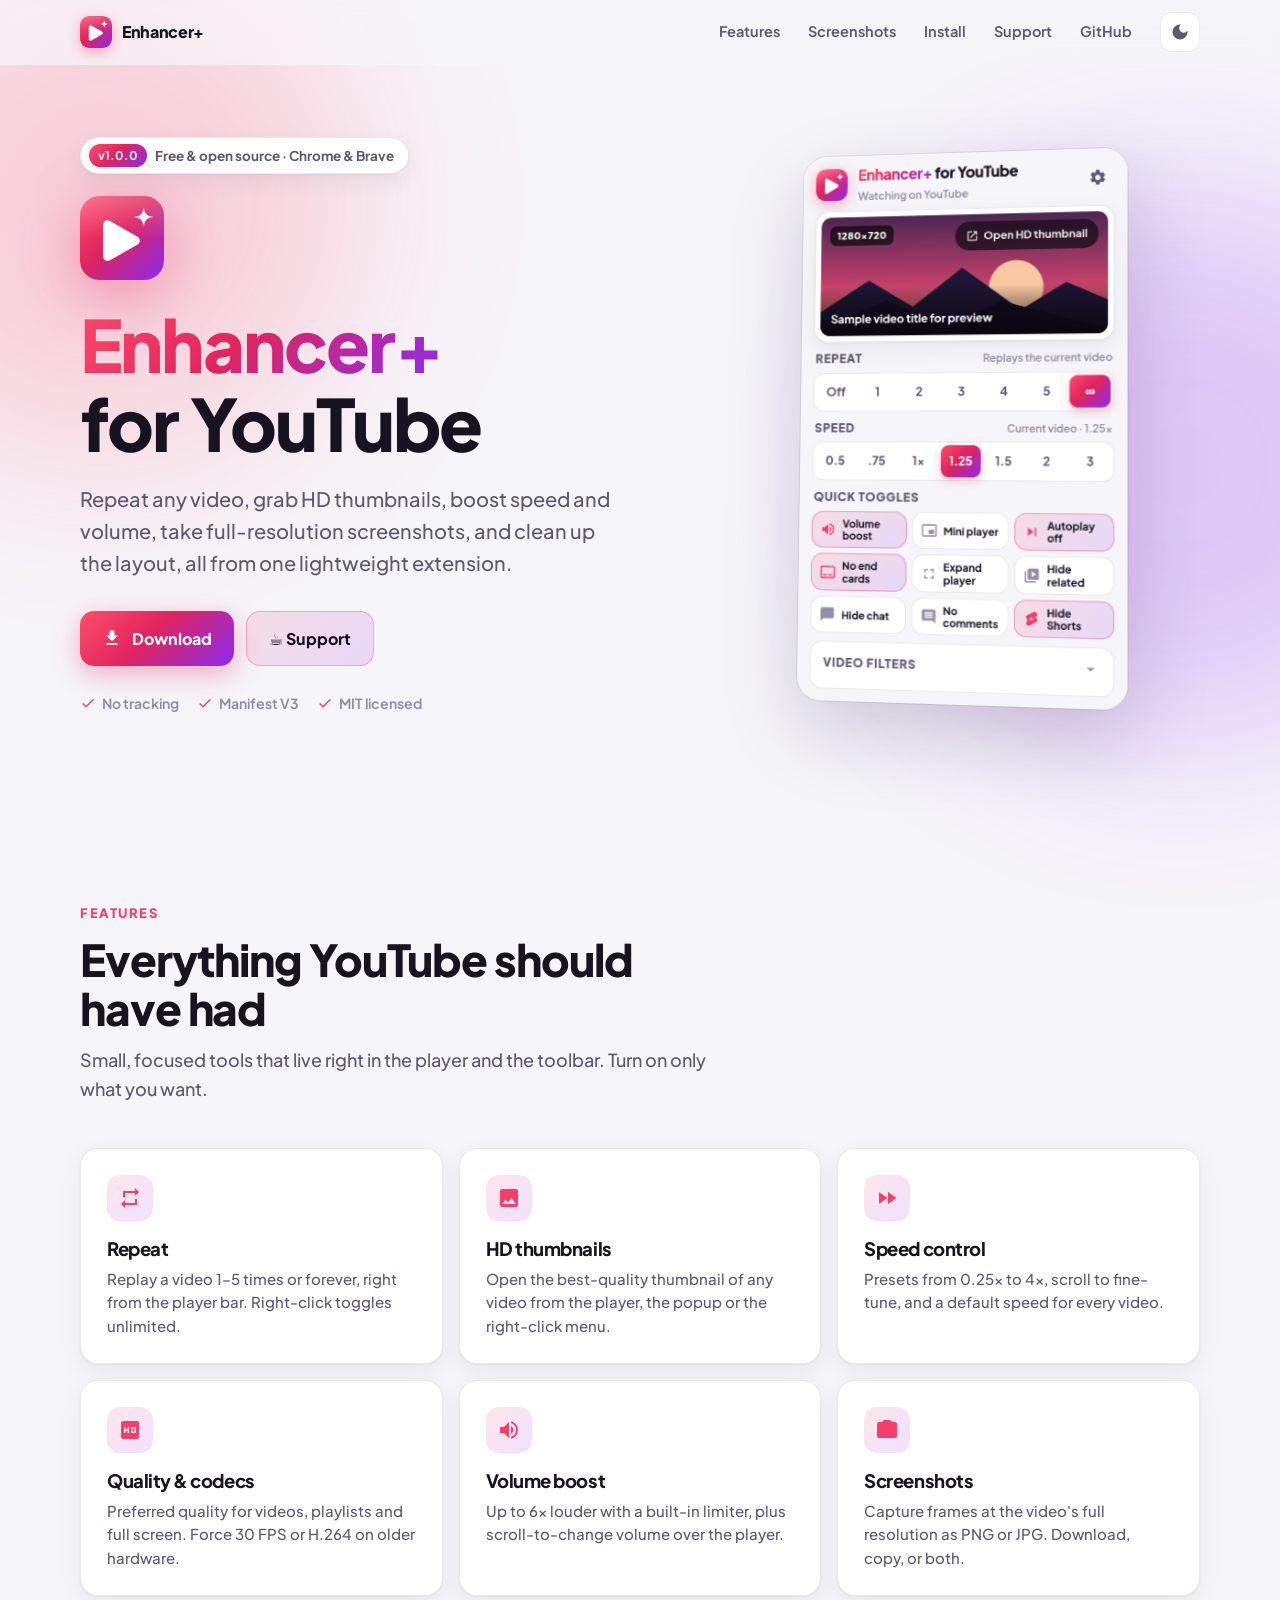
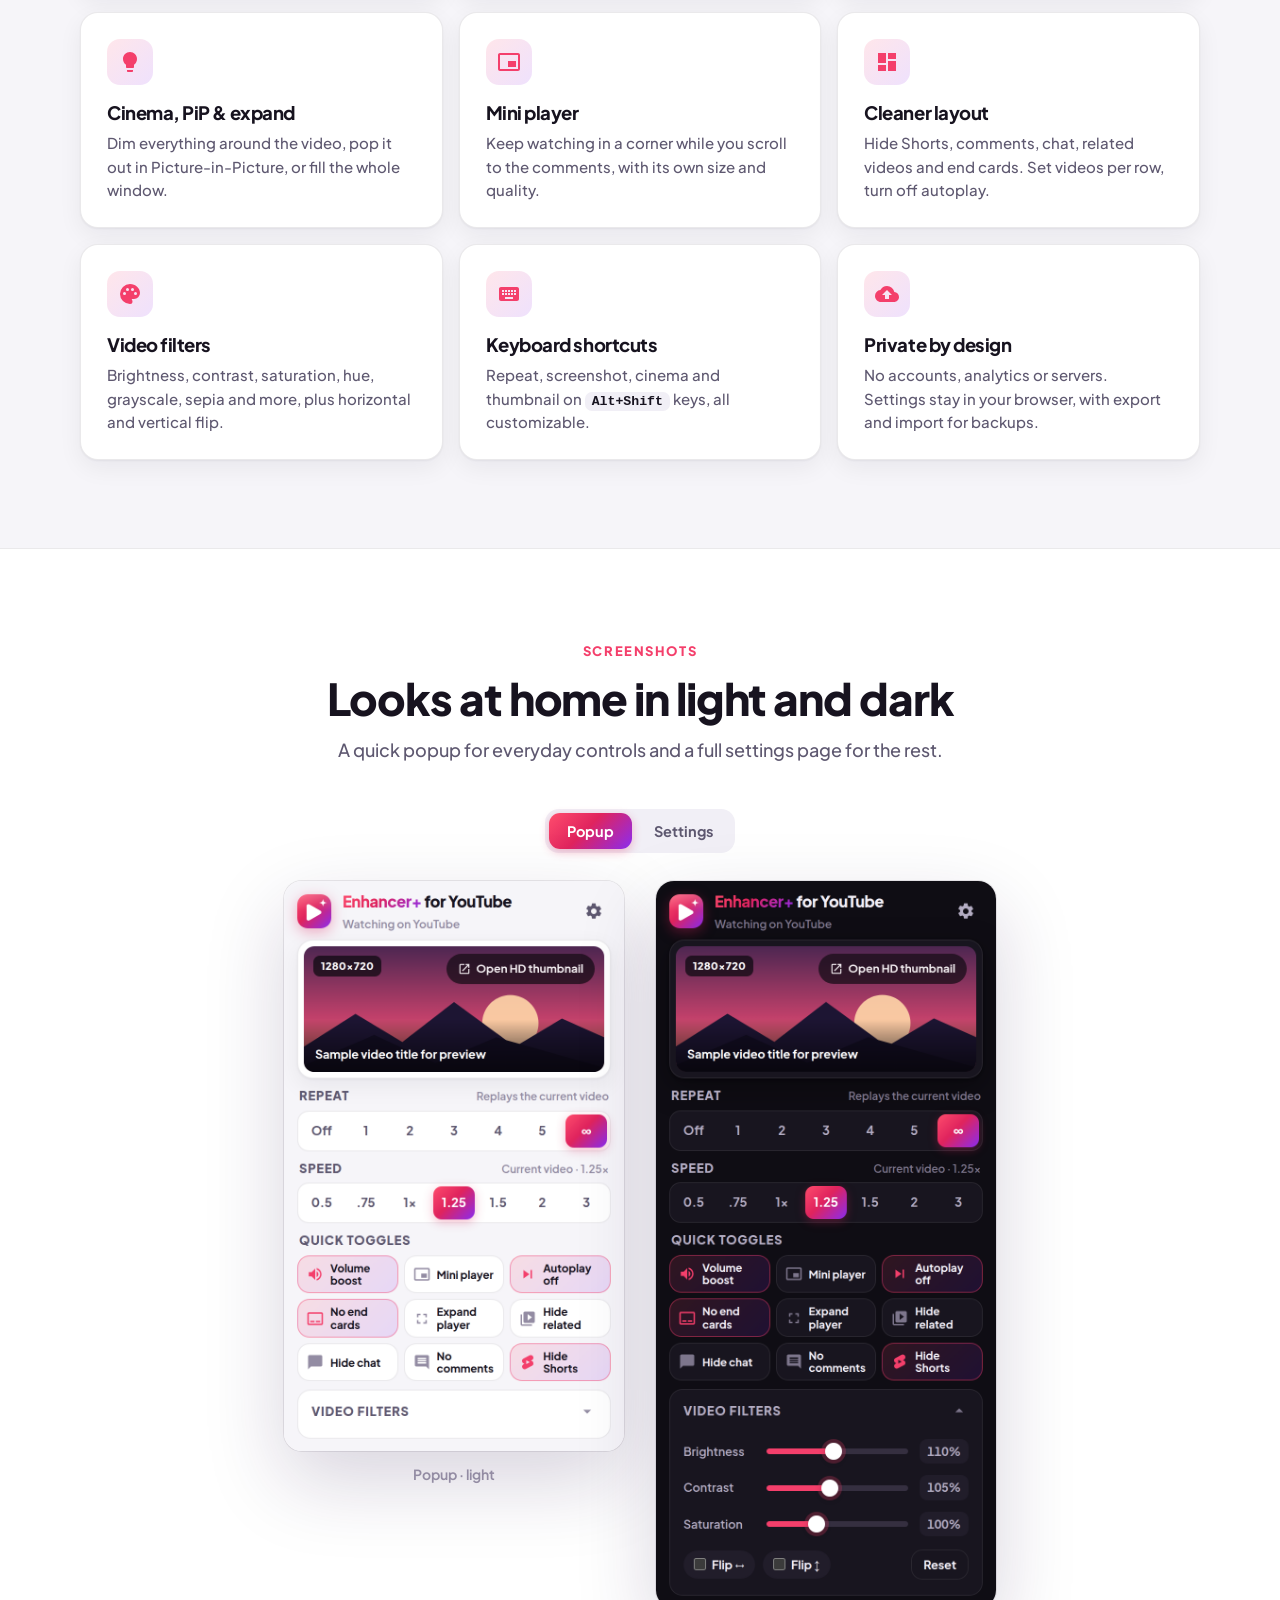
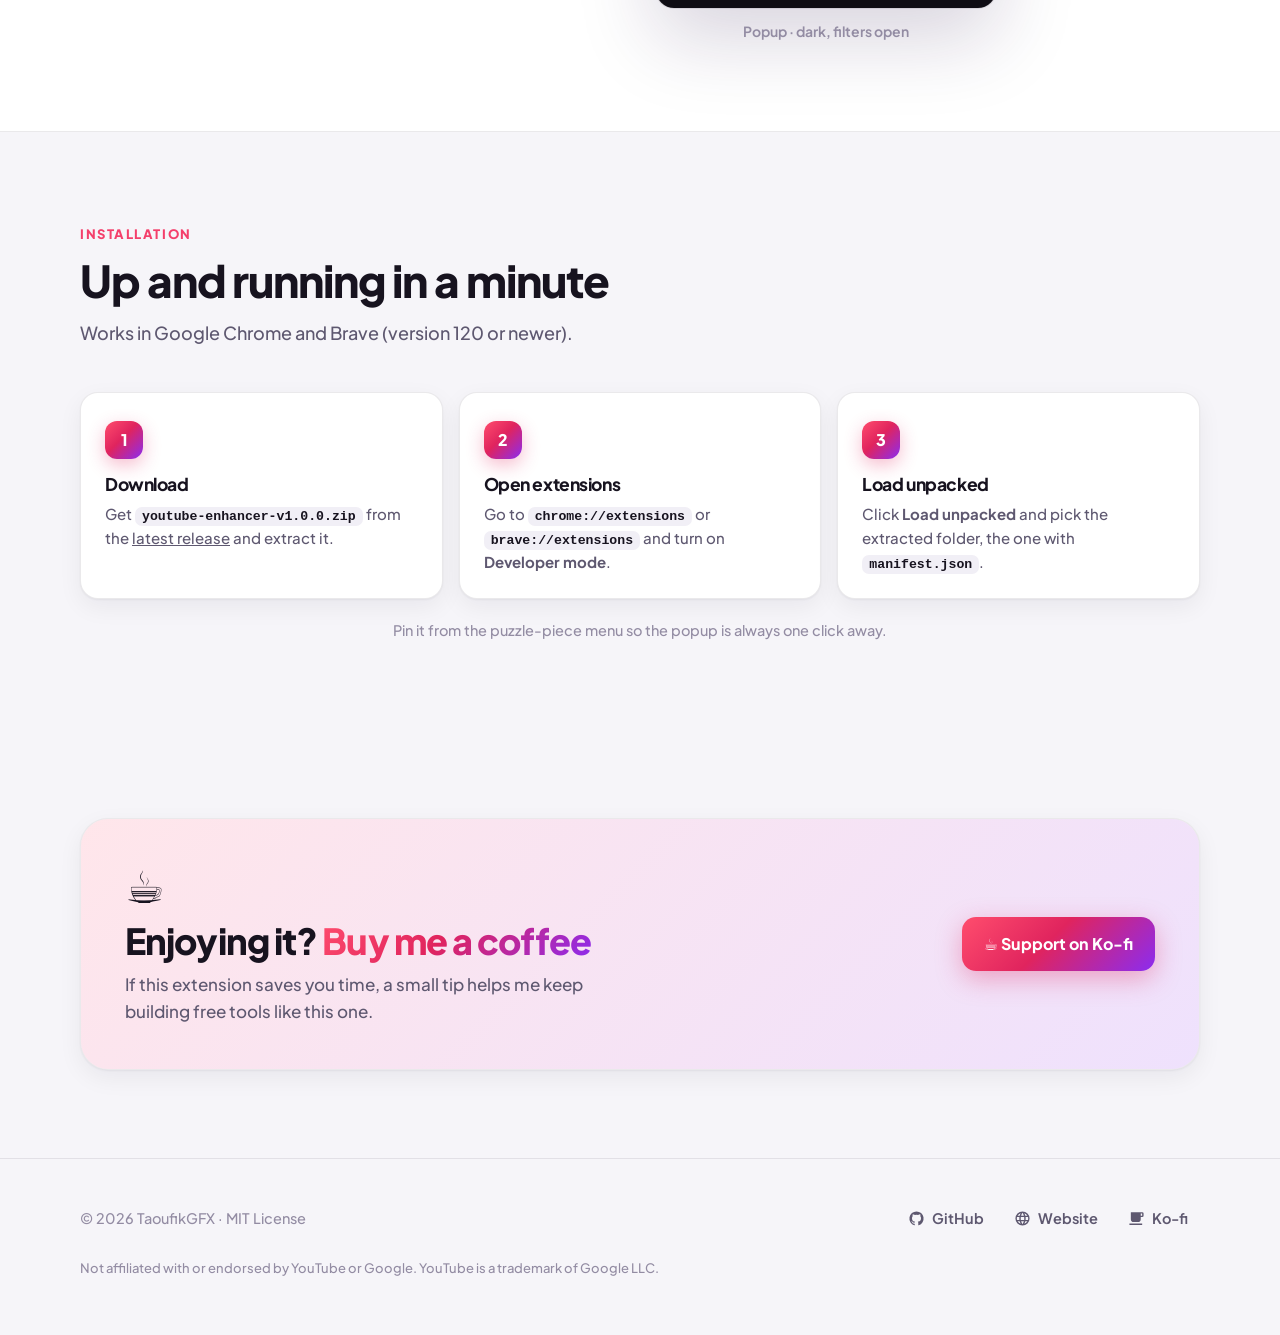
==== docs/index.html @ ec17f1a7 "Release Enhancer+ for YouTube v1.0.0 Extension source, landing page (docs/), assets, README, changel" ====
<!doctype html>
<html lang="en">
<head>
  <meta charset="utf-8">
  <meta name="viewport" content="width=device-width, initial-scale=1">
  <title>Enhancer+ for YouTube</title>
  <meta name="description" content="A free, open-source browser extension for Chrome and Brave: repeat, HD thumbnails, speed and volume boost, screenshots, cinema mode, filters and a cleaner YouTube.">
  <meta name="theme-color" content="#e0245e">
  <meta property="og:title" content="Enhancer+ for YouTube">
  <meta property="og:description" content="Repeat, HD thumbnails, speed & volume boost, screenshots, cinema mode and a cleaner YouTube. Free for Chrome and Brave.">
  <meta property="og:image" content="https://taoufikgfx.github.io/youtube-enhancer/assets/banner.png">
  <meta property="og:type" content="website">
  <meta name="twitter:card" content="summary_large_image">
  <link rel="icon" type="image/svg+xml" href="assets/icon.svg">
  <link rel="icon" type="image/png" sizes="32x32" href="assets/icon-32.png">
  <script>
    // Apply the saved theme before first paint (falls back to the system setting).
    try { const t = localStorage.getItem('theme'); if (t) document.documentElement.dataset.theme = t; } catch {}
  </script>
  <style>
    @font-face {
      font-family: 'Plus Jakarta Sans';
      font-style: normal;
      font-weight: 200 800;
      font-display: swap;
      src: url('assets/fonts/PlusJakartaSans-latin.woff2') format('woff2');
    }

    :root {
      color-scheme: light;
      --font: 'Plus Jakarta Sans', system-ui, -apple-system, 'Segoe UI', sans-serif;
      --accent: #f43f6b;
      --accent-2: #9b3cf0;
      --grad: linear-gradient(135deg, #ff4d6d 0%, #e0245e 45%, #8b2cf0 100%);
      --grad-soft: linear-gradient(135deg, rgba(255, 77, 109, 0.14), rgba(139, 44, 240, 0.14));
      --bg: #f6f5f9;
      --surface: #ffffff;
      --surface-2: #f1eff6;
      --border: rgba(24, 16, 40, 0.09);
      --text: #17131f;
      --text-2: #5e5870;
      --text-3: #938ca3;
      --shadow: 0 1px 2px rgba(20, 12, 40, 0.05), 0 8px 24px rgba(20, 12, 40, 0.06);
      --shadow-lg: 0 30px 80px rgba(40, 16, 70, 0.18);
      --glow: 0.22;
      --radius: 18px;
    }
    @media (prefers-color-scheme: dark) {
      :root:not([data-theme="light"]) {
        color-scheme: dark;
        --bg: #0f0d14;
        --surface: #18151f;
        --surface-2: #211d2a;
        --border: rgba(255, 255, 255, 0.08);
        --text: #f3f0f8;
        --text-2: #b3acc2;
        --text-3: #7d768c;
        --shadow: 0 1px 2px rgba(0, 0, 0, 0.3), 0 10px 30px rgba(0, 0, 0, 0.35);
        --shadow-lg: 0 30px 80px rgba(0, 0, 0, 0.55);
        --glow: 0.38;
      }
    }
    :root[data-theme="dark"] {
      color-scheme: dark;
      --bg: #0f0d14;
      --surface: #18151f;
      --surface-2: #211d2a;
      --border: rgba(255, 255, 255, 0.08);
      --text: #f3f0f8;
      --text-2: #b3acc2;
      --text-3: #7d768c;
      --shadow: 0 1px 2px rgba(0, 0, 0, 0.3), 0 10px 30px rgba(0, 0, 0, 0.35);
      --shadow-lg: 0 30px 80px rgba(0, 0, 0, 0.55);
      --glow: 0.38;
    }

    * { box-sizing: border-box; }
    html { scroll-behavior: smooth; }
    html, body { margin: 0; overflow-x: hidden; }
    body {
      background: var(--bg);
      color: var(--text);
      font: 500 16px/1.6 var(--font);
      -webkit-font-smoothing: antialiased;
      transition: background 0.3s ease, color 0.3s ease;
    }
    a { color: inherit; }
    img { max-width: 100%; height: auto; display: block; }
    h1, h2, h3 { margin: 0; letter-spacing: -0.025em; line-height: 1.1; }
    p { margin: 0; }
    .wrap { width: min(1120px, 100% - 32px); margin-inline: auto; }
    .grad-text { background: var(--grad); -webkit-background-clip: text; background-clip: text; color: transparent; }

    /* Nav */
    .nav {
      position: sticky; top: 0; z-index: 20;
      backdrop-filter: blur(14px) saturate(1.4);
      -webkit-backdrop-filter: blur(14px) saturate(1.4);
      background: color-mix(in srgb, var(--bg) 72%, transparent);
      border-bottom: 1px solid transparent;
      transition: border-color 0.25s ease;
    }
    .nav.scrolled { border-bottom-color: var(--border); }
    .nav .wrap { display: flex; align-items: center; gap: 16px; height: 64px; }
    .logo { display: flex; align-items: center; gap: 10px; font-weight: 800; text-decoration: none; letter-spacing: -0.02em; }
    .logo img { width: 32px; height: 32px; border-radius: 9px; box-shadow: 0 4px 14px rgba(224, 36, 94, 0.35); }
    .nav-links { display: flex; gap: 4px; margin-left: auto; }
    .nav-links a { padding: 8px 12px; border-radius: 10px; color: var(--text-2); font-size: 14.5px; font-weight: 650; text-decoration: none; transition: background 0.15s ease, color 0.15s ease; }
    .nav-links a:hover { background: var(--surface-2); color: var(--text); }
    .theme-btn {
      display: grid; place-items: center; flex: none;
      width: 40px; height: 40px; border: 1px solid var(--border); border-radius: 12px;
      background: var(--surface); color: var(--text-2); cursor: pointer;
      transition: transform 0.15s ease, color 0.15s ease;
    }
    .theme-btn:hover { color: var(--text); }
    .theme-btn:active { transform: scale(0.94); }
    .theme-btn svg { width: 20px; height: 20px; fill: currentColor; }
    .theme-btn .sun { display: none; }
    :root[data-theme="dark"] .theme-btn .sun { display: block; }
    :root[data-theme="dark"] .theme-btn .moon { display: none; }
    @media (prefers-color-scheme: dark) {
      :root:not([data-theme="light"]) .theme-btn .sun { display: block; }
      :root:not([data-theme="light"]) .theme-btn .moon { display: none; }
    }

    /* Buttons */
    .btn {
      display: inline-flex; align-items: center; justify-content: center; gap: 10px;
      padding: 14px 22px; border-radius: 14px; border: 1px solid var(--border);
      background: var(--surface); color: var(--text);
      font-weight: 750; font-size: 16px; text-decoration: none; cursor: pointer;
      transition: transform 0.15s ease, box-shadow 0.25s ease, filter 0.2s ease, border-color 0.2s ease;
    }
    .btn svg { width: 20px; height: 20px; fill: currentColor; flex: none; }
    .btn:hover { transform: translateY(-2px); }
    .btn:active { transform: translateY(0) scale(0.98); }
    .btn.primary { border: 0; background: var(--grad); color: #fff; box-shadow: 0 8px 26px rgba(224, 36, 94, 0.35); }
    .btn.primary:hover { box-shadow: 0 14px 34px rgba(224, 36, 94, 0.45); filter: brightness(1.05); }
    .btn.support { background: var(--grad-soft); border-color: rgba(244, 63, 107, 0.35); }
    .btn.support:hover { border-color: rgba(244, 63, 107, 0.65); box-shadow: 0 10px 26px rgba(155, 60, 240, 0.18); }

    /* Hero */
    .hero { position: relative; padding: 72px 0 96px; overflow-x: clip; }
    .hero::before, .hero::after {
      content: ''; position: absolute; z-index: -1; border-radius: 50%; filter: blur(90px); opacity: var(--glow); pointer-events: none;
    }
    .hero::before { width: 520px; height: 520px; left: -160px; top: -120px; background: #ff4d6d; animation: drift 14s ease-in-out infinite alternate; }
    .hero::after { width: 560px; height: 560px; right: -180px; top: 120px; background: #8b2cf0; animation: drift 16s ease-in-out infinite alternate-reverse; }
    @keyframes drift { to { transform: translate(60px, 40px) scale(1.08); } }
    .hero-grid { display: grid; grid-template-columns: 1.1fr 0.9fr; align-items: center; gap: 56px; }
    .badge {
      display: inline-flex; align-items: center; gap: 8px; margin-bottom: 22px;
      padding: 6px 14px 6px 8px; border-radius: 999px;
      background: var(--surface); border: 1px solid var(--border); box-shadow: var(--shadow);
      font-size: 13.5px; font-weight: 700; color: var(--text-2);
    }
    .badge b { padding: 2px 9px; border-radius: 999px; background: var(--grad); color: #fff; font-size: 12px; }
    .hero-icon { width: 84px; height: 84px; margin-bottom: 24px; filter: drop-shadow(0 14px 30px rgba(224, 36, 94, 0.4)); animation: float 6s ease-in-out infinite; }
    @keyframes float { 50% { transform: translateY(-8px) rotate(-2deg); } }
    .hero h1 { font-size: clamp(42px, 6.4vw, 72px); font-weight: 800; }
    .hero .lead { margin-top: 20px; max-width: 540px; font-size: clamp(17px, 2vw, 20px); color: var(--text-2); }
    .cta { display: flex; flex-wrap: wrap; gap: 12px; margin-top: 32px; }
    .meta { display: flex; flex-wrap: wrap; gap: 18px; margin-top: 26px; color: var(--text-3); font-size: 14px; font-weight: 650; }
    .meta span { display: inline-flex; align-items: center; gap: 6px; }
    .meta svg { width: 16px; height: 16px; fill: var(--accent); }

    .hero-shot { position: relative; justify-self: center; width: min(330px, 100%); }
    .hero-shot img.main {
      border-radius: 24px; box-shadow: var(--shadow-lg), 0 0 0 1px var(--border);
      transform: perspective(1200px) rotateY(-8deg) rotateX(3deg);
      transition: transform 0.6s cubic-bezier(0.2, 0.8, 0.2, 1);
    }
    .hero-shot:hover img.main { transform: perspective(1200px) rotateY(0) rotateX(0); }
    :root[data-theme="dark"] .hero-shot .main.light { display: none; }
    :root[data-theme="dark"] .hero-shot .main.dark { display: block; }
    .hero-shot .main.dark { display: none; }
    @media (prefers-color-scheme: dark) {
      :root:not([data-theme="light"]) .hero-shot .main.light { display: none; }
      :root:not([data-theme="light"]) .hero-shot .main.dark { display: block; }
    }

    /* Sections */
    section { padding: 88px 0; }
    .eyebrow { display: inline-block; margin-bottom: 12px; font-size: 13px; font-weight: 800; letter-spacing: 0.12em; text-transform: uppercase; color: var(--accent); }
    .head { max-width: 640px; margin-bottom: 44px; }
    .head h2 { font-size: clamp(30px, 4vw, 44px); font-weight: 800; }
    .head p { margin-top: 14px; color: var(--text-2); font-size: 18px; }
    .center { text-align: center; margin-inline: auto; }

    /* Features */
    .features { display: grid; grid-template-columns: repeat(3, 1fr); gap: 16px; }
    .feature {
      position: relative; padding: 26px; border-radius: var(--radius);
      background: var(--surface); border: 1px solid var(--border); box-shadow: var(--shadow);
      transition: transform 0.25s ease, border-color 0.25s ease, box-shadow 0.25s ease;
      overflow: hidden;
    }
    .feature::after {
      content: ''; position: absolute; inset: 0; background: var(--grad-soft); opacity: 0; transition: opacity 0.25s ease; pointer-events: none;
    }
    .feature:hover { transform: translateY(-4px); border-color: rgba(244, 63, 107, 0.35); box-shadow: var(--shadow-lg); }
    .feature:hover::after { opacity: 1; }
    .feature .ico {
      display: grid; place-items: center; width: 46px; height: 46px; margin-bottom: 18px;
      border-radius: 13px; background: var(--grad-soft);
    }
    .feature .ico svg { width: 24px; height: 24px; fill: var(--accent); }
    .feature h3 { font-size: 18.5px; font-weight: 750; }
    .feature p { margin-top: 8px; color: var(--text-2); font-size: 15px; line-height: 1.55; }
    .feature > * { position: relative; z-index: 1; }

    /* Gallery */
    .gallery-section { background: var(--surface); border-block: 1px solid var(--border); }
    .tabs { display: inline-flex; gap: 4px; padding: 4px; margin-bottom: 28px; border-radius: 14px; background: var(--surface-2); }
    .tabs button {
      padding: 9px 18px; border: 0; border-radius: 11px; background: transparent; color: var(--text-2);
      font: 700 14.5px var(--font); cursor: pointer; transition: background 0.2s ease, color 0.2s ease;
    }
    .tabs button.on { background: var(--grad); color: #fff; box-shadow: 0 3px 10px rgba(224, 36, 94, 0.3); }
    .panel { display: none; }
    .panel.on { display: grid; animation: fade 0.45s ease; }
    @keyframes fade { from { opacity: 0; transform: translateY(10px); } }
    .panel.popups { grid-template-columns: repeat(2, minmax(0, 340px)); justify-content: center; gap: 32px; align-items: start; }
    .panel.settings { grid-template-columns: 1fr; gap: 24px; }
    .panel figure { margin: 0; }
    .panel img { border-radius: 18px; box-shadow: var(--shadow-lg), 0 0 0 1px var(--border); cursor: zoom-in; }
    .panel figcaption { margin-top: 12px; text-align: center; color: var(--text-3); font-size: 14px; font-weight: 650; }

    /* Install */
    .steps { display: grid; grid-template-columns: repeat(3, 1fr); gap: 16px; counter-reset: step; }
    .step { position: relative; padding: 28px 24px 24px; border-radius: var(--radius); background: var(--surface); border: 1px solid var(--border); box-shadow: var(--shadow); }
    .step::before {
      counter-increment: step; content: counter(step);
      display: grid; place-items: center; width: 38px; height: 38px; margin-bottom: 16px;
      border-radius: 12px; background: var(--grad); color: #fff; font-weight: 800;
      box-shadow: 0 6px 18px rgba(224, 36, 94, 0.3);
    }
    .step h3 { font-size: 17.5px; font-weight: 750; }
    .step p { margin-top: 8px; color: var(--text-2); font-size: 15px; }
    code { padding: 2px 7px; border-radius: 7px; background: var(--surface-2); font: 600 0.88em ui-monospace, 'SF Mono', Menlo, monospace; color: var(--text); }
    .note { margin-top: 20px; color: var(--text-3); font-size: 14.5px; text-align: center; }

    /* Support */
    .support-card {
      position: relative; overflow: hidden;
      display: flex; align-items: center; justify-content: space-between; gap: 32px; flex-wrap: wrap;
      padding: 44px; border-radius: 28px; background: var(--surface); border: 1px solid var(--border); box-shadow: var(--shadow);
    }
    .support-card::before {
      content: ''; position: absolute; inset: -1px; z-index: 0; background: var(--grad-soft); pointer-events: none;
    }
    .support-card > * { position: relative; z-index: 1; }
    .support-card .cup { font-size: 44px; line-height: 1; margin-bottom: 14px; display: inline-block; animation: steam 3.6s ease-in-out infinite; }
    @keyframes steam { 50% { transform: rotate(-6deg) translateY(-3px); } }
    .support-card h2 { font-size: clamp(26px, 3.4vw, 36px); font-weight: 800; }
    .support-card p { margin-top: 10px; max-width: 520px; color: var(--text-2); font-size: 17px; }

    /* Footer */
    footer { padding: 40px 0 56px; border-top: 1px solid var(--border); color: var(--text-3); font-size: 14.5px; }
    footer .wrap { display: flex; flex-wrap: wrap; align-items: center; justify-content: space-between; gap: 20px; }
    footer nav { display: flex; flex-wrap: wrap; gap: 6px; }
    footer nav a { display: inline-flex; align-items: center; gap: 7px; padding: 8px 12px; border-radius: 10px; color: var(--text-2); font-weight: 650; text-decoration: none; transition: background 0.15s ease, color 0.15s ease; }
    footer nav a:hover { background: var(--surface-2); color: var(--text); }
    footer nav svg { width: 17px; height: 17px; fill: currentColor; }
    .disclaimer { width: 100%; font-size: 13px; }

    /* Lightbox */
    .lightbox {
      position: fixed; inset: 0; z-index: 50; display: grid; place-items: center; padding: 24px;
      background: rgba(8, 6, 12, 0.82); backdrop-filter: blur(6px);
      opacity: 0; pointer-events: none; transition: opacity 0.25s ease; cursor: zoom-out;
    }
    .lightbox.open { opacity: 1; pointer-events: auto; }
    .lightbox img { max-height: 90vh; width: auto; border-radius: 16px; transform: scale(0.96); transition: transform 0.3s ease; }
    .lightbox.open img { transform: none; }

    /* Reveal on scroll */
    .reveal { opacity: 0; transform: translateY(22px); transition: opacity 0.7s ease, transform 0.7s cubic-bezier(0.2, 0.8, 0.2, 1); }
    .reveal.in { opacity: 1; transform: none; }
    .features .reveal:nth-child(3n + 2) { transition-delay: 0.08s; }
    .features .reveal:nth-child(3n + 3) { transition-delay: 0.16s; }

    @media (prefers-reduced-motion: reduce) {
      *, *::before, *::after { animation: none !important; transition: none !important; }
      .reveal { opacity: 1; transform: none; }
      html { scroll-behavior: auto; }
    }

    @media (max-width: 900px) {
      .hero { padding: 40px 0 72px; }
      .hero-grid { grid-template-columns: 1fr; gap: 48px; }
      .features, .steps { grid-template-columns: 1fr 1fr; }
      .nav-links { display: none; }
      .theme-btn { margin-left: auto; }
    }
    @media (max-width: 600px) {
      section { padding: 64px 0; }
      .features, .steps { grid-template-columns: 1fr; }
      .panel.popups { grid-template-columns: 1fr; }
      .support-card { padding: 28px 22px; }
      .cta .btn { flex: 1 1 100%; }
      .hero-shot img.main { transform: none; }
    }
  </style>
</head>
<body>
  <header class="nav" id="nav">
    <div class="wrap">
      <a class="logo" href="#top"><img src="assets/icon-512.png" alt="">Enhancer+</a>
      <nav class="nav-links">
        <a href="#features">Features</a>
        <a href="#screenshots">Screenshots</a>
        <a href="#install">Install</a>
        <a href="#support">Support</a>
        <a href="https://github.com/TaoufikGFX/youtube-enhancer">GitHub</a>
      </nav>
      <button class="theme-btn" id="theme" aria-label="Toggle dark mode" title="Toggle dark mode">
        <svg class="moon" viewBox="0 0 24 24"><path d="M12 3a9 9 0 1 0 9 9c0-.46-.04-.92-.1-1.36a5.39 5.39 0 0 1-4.4 2.26 5.4 5.4 0 0 1-3.14-9.8c-.44-.06-.9-.1-1.36-.1z"/></svg>
        <svg class="sun" viewBox="0 0 24 24"><path d="M12 7a5 5 0 1 0 0 10 5 5 0 0 0 0-10zM2 13h2a1 1 0 0 0 0-2H2a1 1 0 0 0 0 2zm18 0h2a1 1 0 0 0 0-2h-2a1 1 0 0 0 0 2zM11 2v2a1 1 0 0 0 2 0V2a1 1 0 0 0-2 0zm0 18v2a1 1 0 0 0 2 0v-2a1 1 0 0 0-2 0zM5.99 4.58a1 1 0 0 0-1.41 1.41l1.06 1.06a1 1 0 0 0 1.41-1.41L5.99 4.58zm12.37 12.37a1 1 0 0 0-1.41 1.41l1.06 1.06a1 1 0 0 0 1.41-1.41l-1.06-1.06zm1.06-10.96a1 1 0 0 0-1.41-1.41l-1.06 1.06a1 1 0 0 0 1.41 1.41l1.06-1.06zM7.05 18.36a1 1 0 0 0-1.41-1.41l-1.06 1.06a1 1 0 0 0 1.41 1.41l1.06-1.06z"/></svg>
      </button>
    </div>
  </header>

  <main id="top">
    <div class="hero">
      <div class="wrap hero-grid">
        <div>
          <span class="badge reveal"><b>v1.0.0</b> Free &amp; open source · Chrome &amp; Brave</span>
          <img class="hero-icon reveal" src="assets/icon-512.png" alt="Enhancer+ icon">
          <h1 class="reveal"><span class="grad-text">Enhancer+</span><br>for YouTube</h1>
          <p class="lead reveal">Repeat any video, grab HD thumbnails, boost speed and volume, take full-resolution screenshots, and clean up the layout, all from one lightweight extension.</p>
          <div class="cta reveal">
            <a class="btn primary" href="https://github.com/TaoufikGFX/youtube-enhancer/releases/latest">
              <svg viewBox="0 0 24 24"><path d="M5 20h14v-2H5v2zM19 9h-4V3H9v6H5l7 7 7-7z"/></svg>
              Download
            </a>
            <a class="btn support" href="https://ko-fi.com/taoufikmouadab">☕ Support</a>
          </div>
          <div class="meta reveal">
            <span><svg viewBox="0 0 24 24"><path d="M9 16.17 4.83 12l-1.42 1.41L9 19 21 7l-1.41-1.41z"/></svg>No tracking</span>
            <span><svg viewBox="0 0 24 24"><path d="M9 16.17 4.83 12l-1.42 1.41L9 19 21 7l-1.41-1.41z"/></svg>Manifest V3</span>
            <span><svg viewBox="0 0 24 24"><path d="M9 16.17 4.83 12l-1.42 1.41L9 19 21 7l-1.41-1.41z"/></svg>MIT licensed</span>
          </div>
        </div>
        <div class="hero-shot reveal">
          <img class="main light" src="assets/screenshots/popup-light.png" alt="Extension popup in light mode" width="720" height="1206">
          <img class="main dark" src="assets/screenshots/popup-dark.png" alt="Extension popup in dark mode" width="720" height="1540">
        </div>
      </div>
    </div>

    <section id="features">
      <div class="wrap">
        <div class="head reveal">
          <span class="eyebrow">Features</span>
          <h2>Everything YouTube should have had</h2>
          <p>Small, focused tools that live right in the player and the toolbar. Turn on only what you want.</p>
        </div>
        <div class="features">
          <article class="feature reveal">
            <span class="ico"><svg viewBox="0 0 24 24"><path d="M7 7h10v3l4-4-4-4v3H5v6h2V7zm10 10H7v-3l-4 4 4 4v-3h12v-6h-2v4z"/></svg></span>
            <h3>Repeat</h3>
            <p>Replay a video 1–5 times or forever, right from the player bar. Right-click toggles unlimited.</p>
          </article>
          <article class="feature reveal">
            <span class="ico"><svg viewBox="0 0 24 24"><path d="M21 19V5a2 2 0 0 0-2-2H5a2 2 0 0 0-2 2v14a2 2 0 0 0 2 2h14a2 2 0 0 0 2-2zM8.5 13.5l2.5 3 3.5-4.5 4.5 6H5l3.5-4.5z"/></svg></span>
            <h3>HD thumbnails</h3>
            <p>Open the best-quality thumbnail of any video from the player, the popup or the right-click menu.</p>
          </article>
          <article class="feature reveal">
            <span class="ico"><svg viewBox="0 0 24 24"><path d="M4 18l8.5-6L4 6v12zm9-12v12l8.5-6L13 6z"/></svg></span>
            <h3>Speed control</h3>
            <p>Presets from 0.25× to 4×, scroll to fine-tune, and a default speed for every video.</p>
          </article>
          <article class="feature reveal">
            <span class="ico"><svg viewBox="0 0 24 24"><path d="M19 3H5a2 2 0 0 0-2 2v14a2 2 0 0 0 2 2h14a2 2 0 0 0 2-2V5a2 2 0 0 0-2-2zm-8 12H9.5v-2h-2v2H6V9h1.5v2.5h2V9H11v6zm2-6h4c.55 0 1 .45 1 1v4c0 .55-.45 1-1 1h-4V9zm1.5 4.5h2v-3h-2v3z"/></svg></span>
            <h3>Quality &amp; codecs</h3>
            <p>Preferred quality for videos, playlists and full screen. Force 30 FPS or H.264 on older hardware.</p>
          </article>
          <article class="feature reveal">
            <span class="ico"><svg viewBox="0 0 24 24"><path d="M3 9v6h4l5 5V4L7 9H3zm13.5 3A4.5 4.5 0 0 0 14 7.97v8.05A4.47 4.47 0 0 0 16.5 12zM14 3.23v2.06a7 7 0 0 1 0 13.42v2.06A9 9 0 0 0 14 3.23z"/></svg></span>
            <h3>Volume boost</h3>
            <p>Up to 6× louder with a built-in limiter, plus scroll-to-change volume over the player.</p>
          </article>
          <article class="feature reveal">
            <span class="ico"><svg viewBox="0 0 24 24"><path d="M12 15.2a3.2 3.2 0 1 0 0-6.4 3.2 3.2 0 0 0 0 6.4zM9 2 7.17 4H4a2 2 0 0 0-2 2v12a2 2 0 0 0 2 2h16a2 2 0 0 0 2-2V6a2 2 0 0 0-2-2h-3.17L15 2H9z"/></svg></span>
            <h3>Screenshots</h3>
            <p>Capture frames at the video's full resolution as PNG or JPG. Download, copy, or both.</p>
          </article>
          <article class="feature reveal">
            <span class="ico"><svg viewBox="0 0 24 24"><path d="M9 21c0 .55.45 1 1 1h4c.55 0 1-.45 1-1v-1H9v1zm3-19C8.14 2 5 5.14 5 9c0 2.38 1.19 4.47 3 5.74V17c0 .55.45 1 1 1h6c.55 0 1-.45 1-1v-2.26c1.81-1.27 3-3.36 3-5.74 0-3.86-3.14-7-7-7z"/></svg></span>
            <h3>Cinema, PiP &amp; expand</h3>
            <p>Dim everything around the video, pop it out in Picture-in-Picture, or fill the whole window.</p>
          </article>
          <article class="feature reveal">
            <span class="ico"><svg viewBox="0 0 24 24"><path d="M19 11h-8v6h8v-6zm4 8V5c0-1.1-.9-2-2-2H3c-1.1 0-2 .9-2 2v14c0 1.1.9 2 2 2h18c1.1 0 2-.9 2-2zm-2 0H3V5h18v14z"/></svg></span>
            <h3>Mini player</h3>
            <p>Keep watching in a corner while you scroll to the comments, with its own size and quality.</p>
          </article>
          <article class="feature reveal">
            <span class="ico"><svg viewBox="0 0 24 24"><path d="M3 13h8V3H3v10zm0 8h8v-6H3v6zm10 0h8V11h-8v10zm0-18v6h8V3h-8z"/></svg></span>
            <h3>Cleaner layout</h3>
            <p>Hide Shorts, comments, chat, related videos and end cards. Set videos per row, turn off autoplay.</p>
          </article>
          <article class="feature reveal">
            <span class="ico"><svg viewBox="0 0 24 24"><path d="M12 22a10 10 0 1 1 0-20c5.52 0 10 4.03 10 9a6 6 0 0 1-6 6h-1.77c-.28 0-.5.22-.5.5 0 .12.05.23.13.33.41.47.64 1.06.64 1.67A2.5 2.5 0 0 1 12 22zM6.5 13a1.5 1.5 0 1 0 0-3 1.5 1.5 0 0 0 0 3zm3-4a1.5 1.5 0 1 0 0-3 1.5 1.5 0 0 0 0 3zm5 0a1.5 1.5 0 1 0 0-3 1.5 1.5 0 0 0 0 3zm3 4a1.5 1.5 0 1 0 0-3 1.5 1.5 0 0 0 0 3z"/></svg></span>
            <h3>Video filters</h3>
            <p>Brightness, contrast, saturation, hue, grayscale, sepia and more, plus horizontal and vertical flip.</p>
          </article>
          <article class="feature reveal">
            <span class="ico"><svg viewBox="0 0 24 24"><path d="M20 5H4c-1.1 0-1.99.9-1.99 2L2 17c0 1.1.9 2 2 2h16c1.1 0 2-.9 2-2V7c0-1.1-.9-2-2-2zm-9 3h2v2h-2V8zm0 3h2v2h-2v-2zM8 8h2v2H8V8zm0 3h2v2H8v-2zm-1 2H5v-2h2v2zm0-3H5V8h2v2zm9 7H8v-2h8v2zm0-4h-2v-2h2v2zm0-3h-2V8h2v2zm3 3h-2v-2h2v2zm0-3h-2V8h2v2z"/></svg></span>
            <h3>Keyboard shortcuts</h3>
            <p>Repeat, screenshot, cinema and thumbnail on <code>Alt+Shift</code> keys, all customizable.</p>
          </article>
          <article class="feature reveal">
            <span class="ico"><svg viewBox="0 0 24 24"><path d="M19.35 10.04A7.49 7.49 0 0 0 12 4C9.11 4 6.6 5.64 5.35 8.04A5.994 5.994 0 0 0 0 14c0 3.31 2.69 6 6 6h13c2.76 0 5-2.24 5-5 0-2.64-2.05-4.78-4.65-4.96zM14 13v4h-4v-4H7l5-5 5 5h-3z"/></svg></span>
            <h3>Private by design</h3>
            <p>No accounts, analytics or servers. Settings stay in your browser, with export and import for backups.</p>
          </article>
        </div>
      </div>
    </section>

    <section id="screenshots" class="gallery-section">
      <div class="wrap">
        <div class="head center reveal" style="text-align:center">
          <span class="eyebrow">Screenshots</span>
          <h2>Looks at home in light and dark</h2>
          <p>A quick popup for everyday controls and a full settings page for the rest.</p>
        </div>
        <div style="text-align:center" class="reveal">
          <div class="tabs" role="tablist">
            <button class="on" data-panel="popups" role="tab" aria-selected="true">Popup</button>
            <button data-panel="settings" role="tab" aria-selected="false">Settings</button>
          </div>
        </div>
        <div class="panel popups on reveal" id="popups">
          <figure><img src="assets/screenshots/popup-light.png" alt="Popup in light mode" loading="lazy"><figcaption>Popup · light</figcaption></figure>
          <figure><img src="assets/screenshots/popup-dark.png" alt="Popup in dark mode with video filters open" loading="lazy"><figcaption>Popup · dark, filters open</figcaption></figure>
        </div>
        <div class="panel settings" id="settings">
          <figure><img src="assets/screenshots/options-light.png" alt="Settings page in light mode" loading="lazy"><figcaption>Settings · repeat, thumbnail and player buttons</figcaption></figure>
          <figure><img src="assets/screenshots/options-dark.png" alt="Settings page in dark mode" loading="lazy"><figcaption>Settings · quality, codecs and mini player</figcaption></figure>
          <figure><img src="assets/screenshots/options-filters.png" alt="Settings page showing video filters" loading="lazy"><figcaption>Settings · video filters and screenshots</figcaption></figure>
        </div>
      </div>
    </section>

    <section id="install">
      <div class="wrap">
        <div class="head reveal">
          <span class="eyebrow">Installation</span>
          <h2>Up and running in a minute</h2>
          <p>Works in Google Chrome and Brave (version 120 or newer).</p>
        </div>
        <div class="steps">
          <div class="step reveal">
            <h3>Download</h3>
            <p>Get <code>youtube-enhancer-v1.0.0.zip</code> from the <a href="https://github.com/TaoufikGFX/youtube-enhancer/releases/latest">latest release</a> and extract it.</p>
          </div>
          <div class="step reveal">
            <h3>Open extensions</h3>
            <p>Go to <code>chrome://extensions</code> or <code>brave://extensions</code> and turn on <b>Developer mode</b>.</p>
          </div>
          <div class="step reveal">
            <h3>Load unpacked</h3>
            <p>Click <b>Load unpacked</b> and pick the extracted folder, the one with <code>manifest.json</code>.</p>
          </div>
        </div>
        <p class="note reveal">Pin it from the puzzle-piece menu so the popup is always one click away.</p>
      </div>
    </section>

    <section id="support">
      <div class="wrap">
        <div class="support-card reveal">
          <div>
            <span class="cup">☕</span>
            <h2>Enjoying it? <span class="grad-text">Buy me a coffee</span></h2>
            <p>If this extension saves you time, a small tip helps me keep building free tools like this one.</p>
          </div>
          <a class="btn primary" href="https://ko-fi.com/taoufikmouadab">☕ Support on Ko-fi</a>
        </div>
      </div>
    </section>
  </main>

  <footer>
    <div class="wrap">
      <span>© 2026 TaoufikGFX · MIT License</span>
      <nav>
        <a href="https://github.com/TaoufikGFX/youtube-enhancer"><svg viewBox="0 0 24 24"><path d="M12 2a10 10 0 0 0-3.16 19.49c.5.09.68-.22.68-.48v-1.7c-2.78.6-3.37-1.34-3.37-1.34-.45-1.16-1.11-1.47-1.11-1.47-.91-.62.07-.6.07-.6 1 .07 1.53 1.03 1.53 1.03.9 1.52 2.34 1.08 2.91.83.09-.65.35-1.09.63-1.34-2.22-.25-4.55-1.11-4.55-4.94 0-1.09.39-1.98 1.03-2.68-.1-.25-.45-1.27.1-2.64 0 0 .84-.27 2.75 1.02a9.58 9.58 0 0 1 5 0c1.91-1.29 2.75-1.02 2.75-1.02.55 1.37.2 2.39.1 2.64.64.7 1.03 1.59 1.03 2.68 0 3.84-2.34 4.68-4.57 4.93.36.31.68.92.68 1.85v2.74c0 .27.18.58.69.48A10 10 0 0 0 12 2z"/></svg>GitHub</a>
        <a href="https://taoufikmouadab.com"><svg viewBox="0 0 24 24"><path d="M12 2a10 10 0 1 0 0 20 10 10 0 0 0 0-20zm6.93 6h-2.95a15.65 15.65 0 0 0-1.38-3.56A8.03 8.03 0 0 1 18.93 8zM12 4.04c.83 1.2 1.48 2.53 1.91 3.96h-3.82c.43-1.43 1.08-2.76 1.91-3.96zM4.26 14a8.2 8.2 0 0 1 0-4h3.38a16.5 16.5 0 0 0 0 4H4.26zm.82 2h2.95c.32 1.25.78 2.45 1.38 3.56A7.99 7.99 0 0 1 5.08 16zm2.95-8H5.08a7.99 7.99 0 0 1 4.33-3.56A15.65 15.65 0 0 0 8.03 8zM12 19.96c-.83-1.2-1.48-2.53-1.91-3.96h3.82c-.43 1.43-1.08 2.76-1.91 3.96zM14.34 14H9.66a14.7 14.7 0 0 1 0-4h4.68a14.7 14.7 0 0 1 0 4zm.25 5.56c.6-1.11 1.06-2.31 1.38-3.56h2.95a8.03 8.03 0 0 1-4.33 3.56zM16.36 14a16.5 16.5 0 0 0 0-4h3.38a8.2 8.2 0 0 1 0 4h-3.38z"/></svg>Website</a>
        <a href="https://ko-fi.com/taoufikmouadab"><svg viewBox="0 0 24 24"><path d="M2 21h18v-2H2v2zM20 8h-2V5h2v3zm0-5H4v10a4 4 0 0 0 4 4h6a4 4 0 0 0 4-4v-3h2a2 2 0 0 0 2-2V5a2 2 0 0 0-2-2z"/></svg>Ko-fi</a>
      </nav>
      <p class="disclaimer">Not affiliated with or endorsed by YouTube or Google. YouTube is a trademark of Google LLC.</p>
    </div>
  </footer>

  <div class="lightbox" id="lightbox" aria-hidden="true"><img alt=""></div>

  <script>
    // Theme toggle: flips between light and dark, remembers the choice when storage is available.
    const root = document.documentElement;
    document.getElementById('theme').addEventListener('click', () => {
      const current = root.dataset.theme || (matchMedia('(prefers-color-scheme: dark)').matches ? 'dark' : 'light');
      const next = current === 'dark' ? 'light' : 'dark';
      root.dataset.theme = next;
      try { localStorage.setItem('theme', next); } catch {}
    });

    // Nav border once scrolled.
    const nav = document.getElementById('nav');
    addEventListener('scroll', () => nav.classList.toggle('scrolled', scrollY > 8), { passive: true });

    // Reveal on scroll.
    const io = new IntersectionObserver((entries) => {
      for (const e of entries) if (e.isIntersecting) { e.target.classList.add('in'); io.unobserve(e.target); }
    }, { rootMargin: '0px 0px -8% 0px' });
    document.querySelectorAll('.reveal').forEach((el) => io.observe(el));

    // Screenshot tabs.
    document.querySelectorAll('.tabs button').forEach((btn) => btn.addEventListener('click', () => {
      document.querySelectorAll('.tabs button').forEach((b) => { b.classList.toggle('on', b === btn); b.setAttribute('aria-selected', b === btn); });
      document.querySelectorAll('.panel').forEach((p) => {
        const on = p.id === btn.dataset.panel;
        p.classList.toggle('on', on);
        if (on) p.classList.add('in');
      });
    }));

    // Lightbox.
    const box = document.getElementById('lightbox');
    document.querySelectorAll('.panel img').forEach((img) => img.addEventListener('click', () => {
      box.querySelector('img').src = img.src;
      box.querySelector('img').alt = img.alt;
      box.classList.add('open');
    }));
    box.addEventListener('click', () => box.classList.remove('open'));
    addEventListener('keydown', (e) => { if (e.key === 'Escape') box.classList.remove('open'); });
  </script>
</body>
</html>
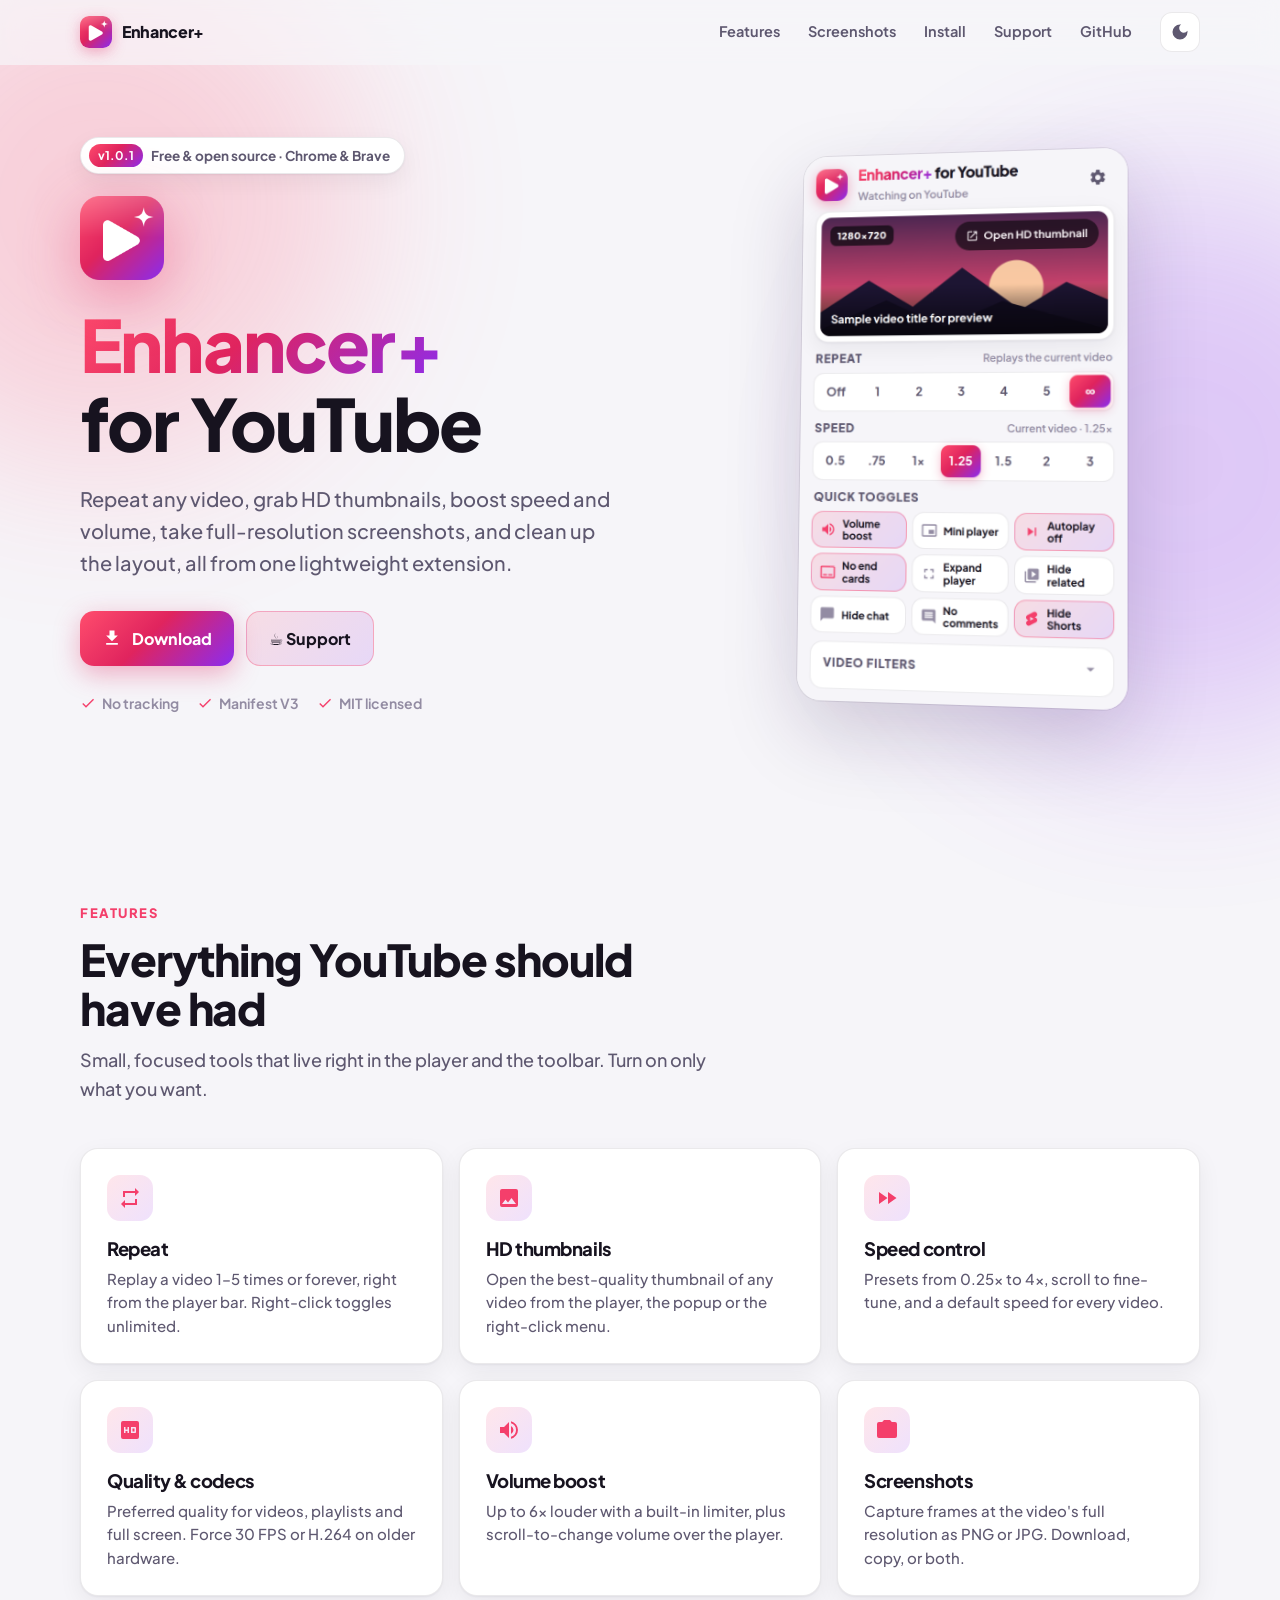
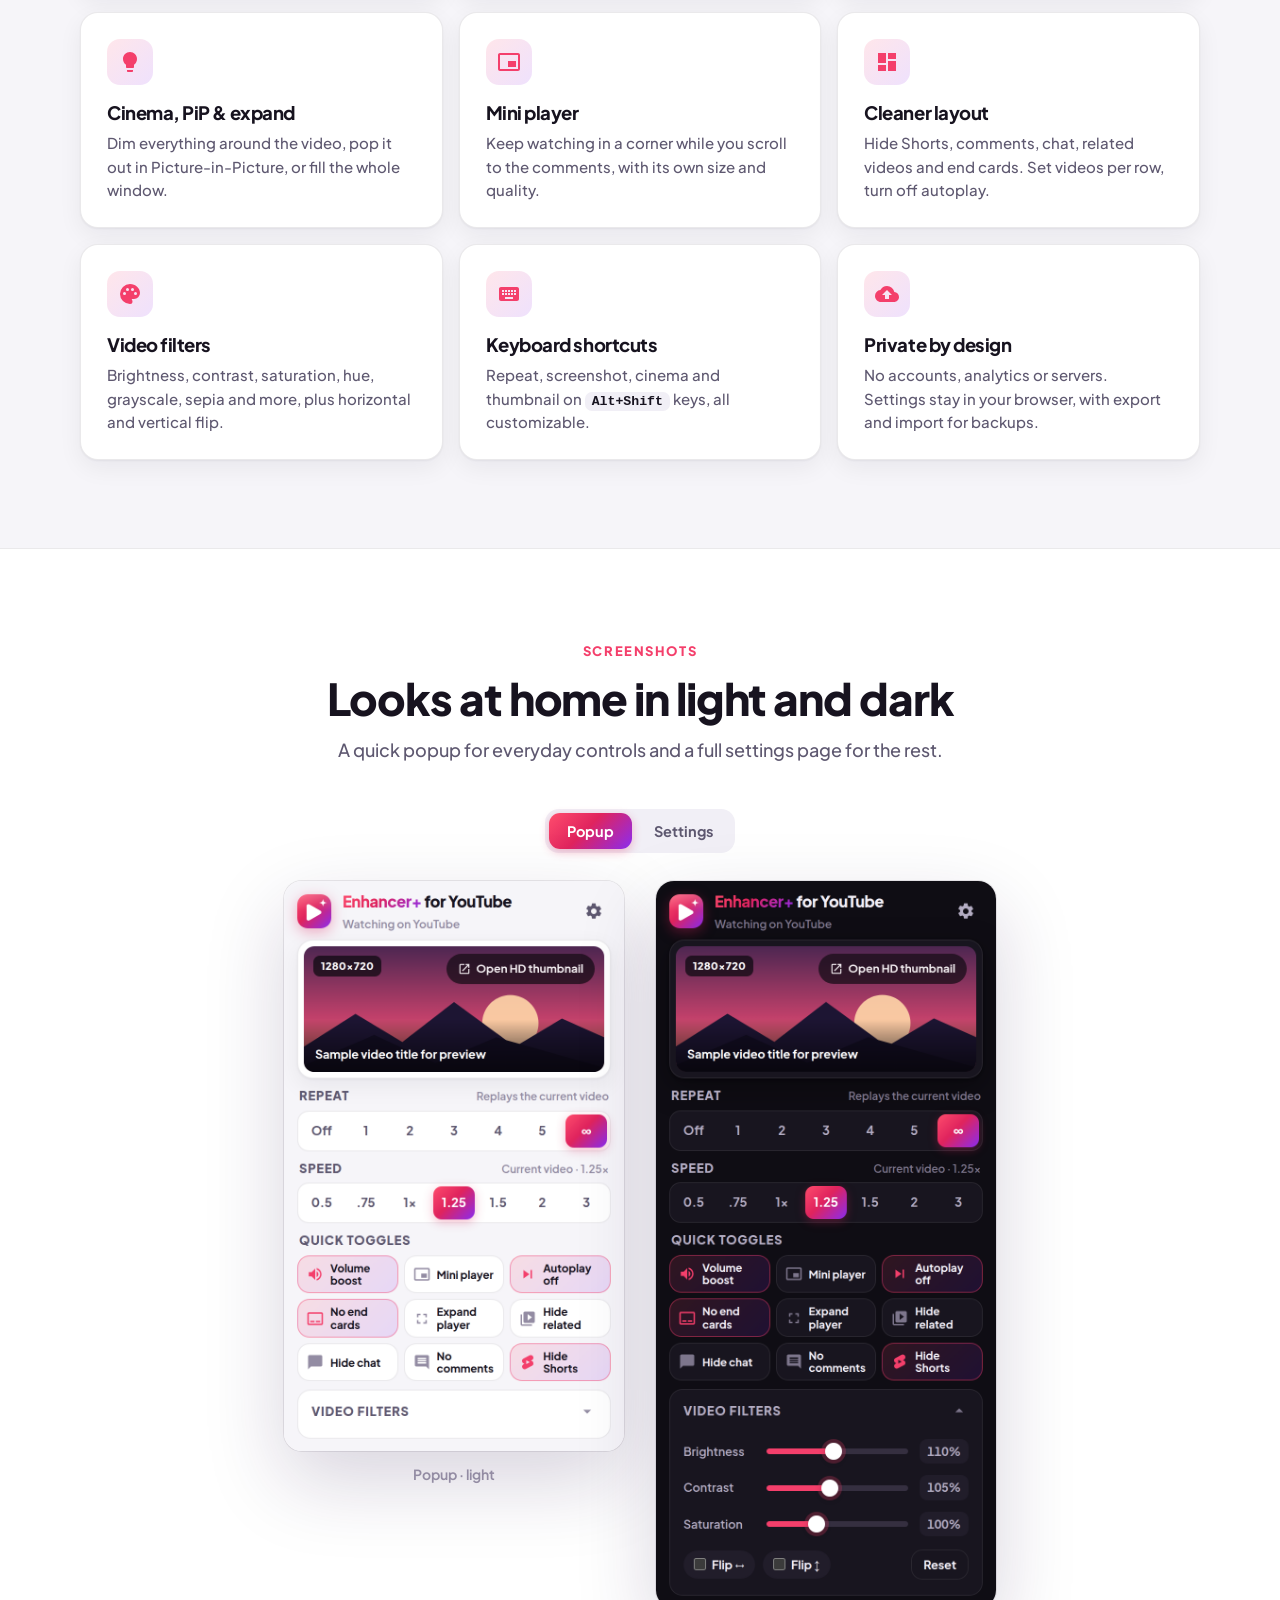
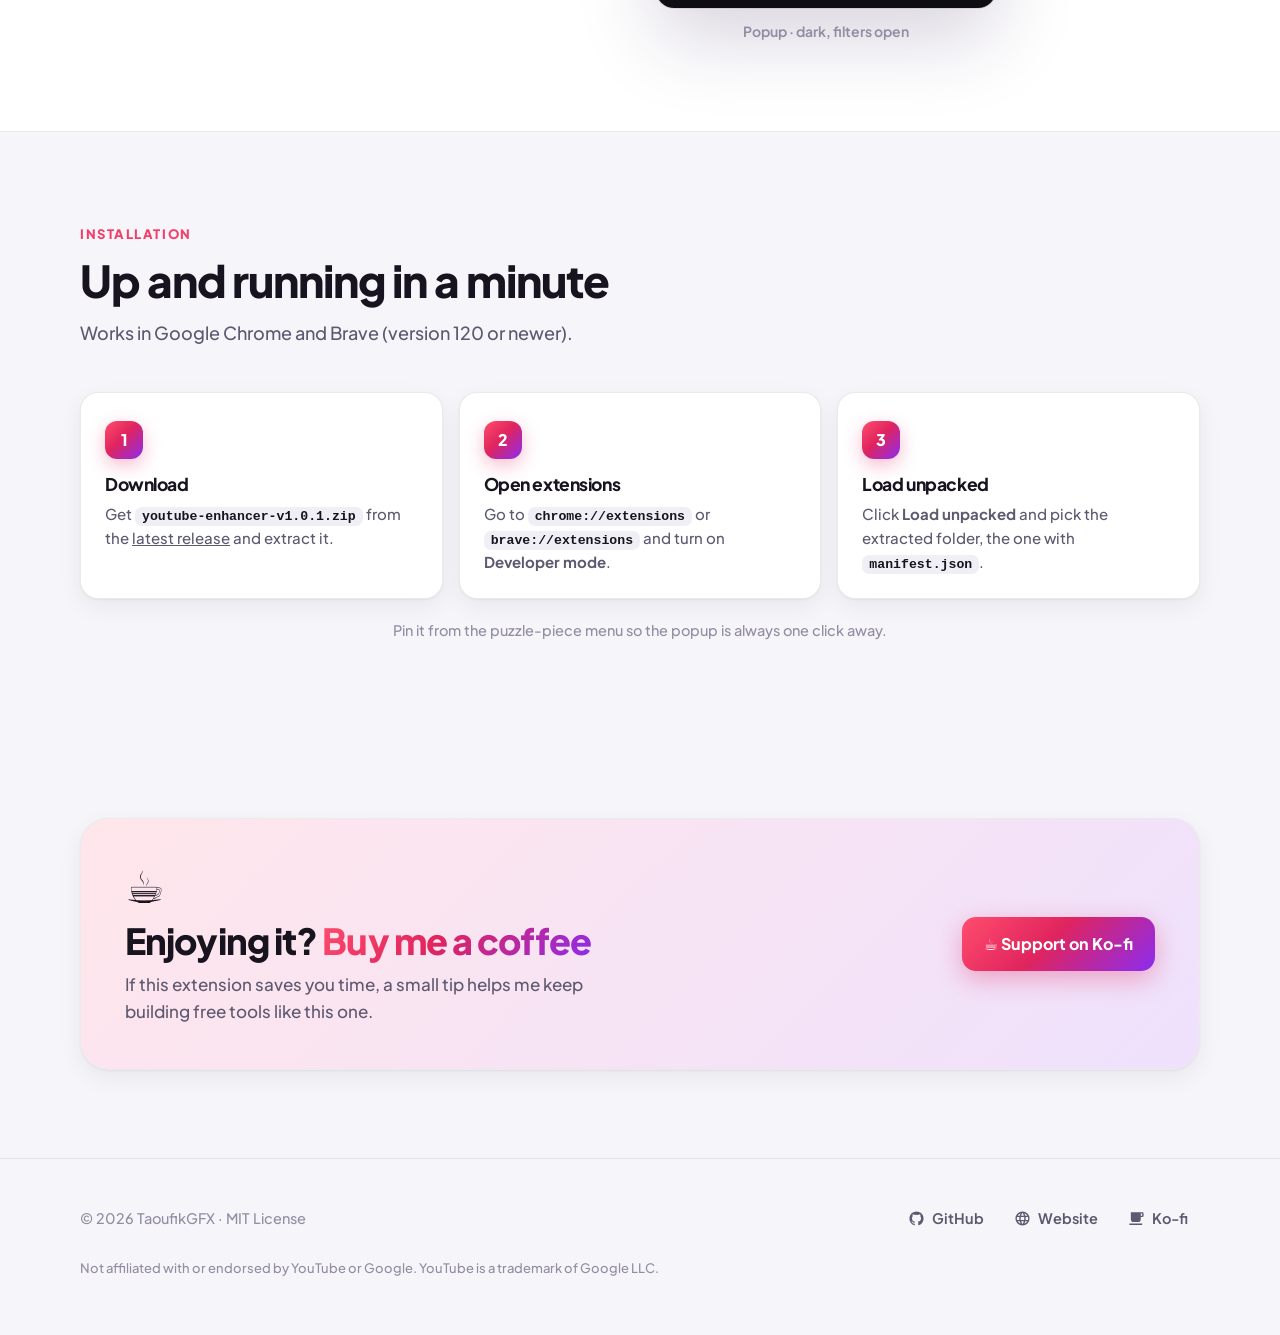
==== commit b303d692: "Release v1.0.1: remove dev reload hook from public build Drops the internal Extension Manager reload" ====
--- a/docs/index.html
+++ b/docs/index.html
@@ -326,7 +326,7 @@
     <div class="hero">
       <div class="wrap hero-grid">
         <div>
-          <span class="badge reveal"><b>v1.0.0</b> Free &amp; open source · Chrome &amp; Brave</span>
+          <span class="badge reveal"><b>v1.0.1</b> Free &amp; open source · Chrome &amp; Brave</span>
           <img class="hero-icon reveal" src="assets/icon-512.png" alt="Enhancer+ icon">
           <h1 class="reveal"><span class="grad-text">Enhancer+</span><br>for YouTube</h1>
           <p class="lead reveal">Repeat any video, grab HD thumbnails, boost speed and volume, take full-resolution screenshots, and clean up the layout, all from one lightweight extension.</p>
@@ -457,7 +457,7 @@
         <div class="steps">
           <div class="step reveal">
             <h3>Download</h3>
-            <p>Get <code>youtube-enhancer-v1.0.0.zip</code> from the <a href="https://github.com/TaoufikGFX/youtube-enhancer/releases/latest">latest release</a> and extract it.</p>
+            <p>Get <code>youtube-enhancer-v1.0.1.zip</code> from the <a href="https://github.com/TaoufikGFX/youtube-enhancer/releases/latest">latest release</a> and extract it.</p>
           </div>
           <div class="step reveal">
             <h3>Open extensions</h3>
